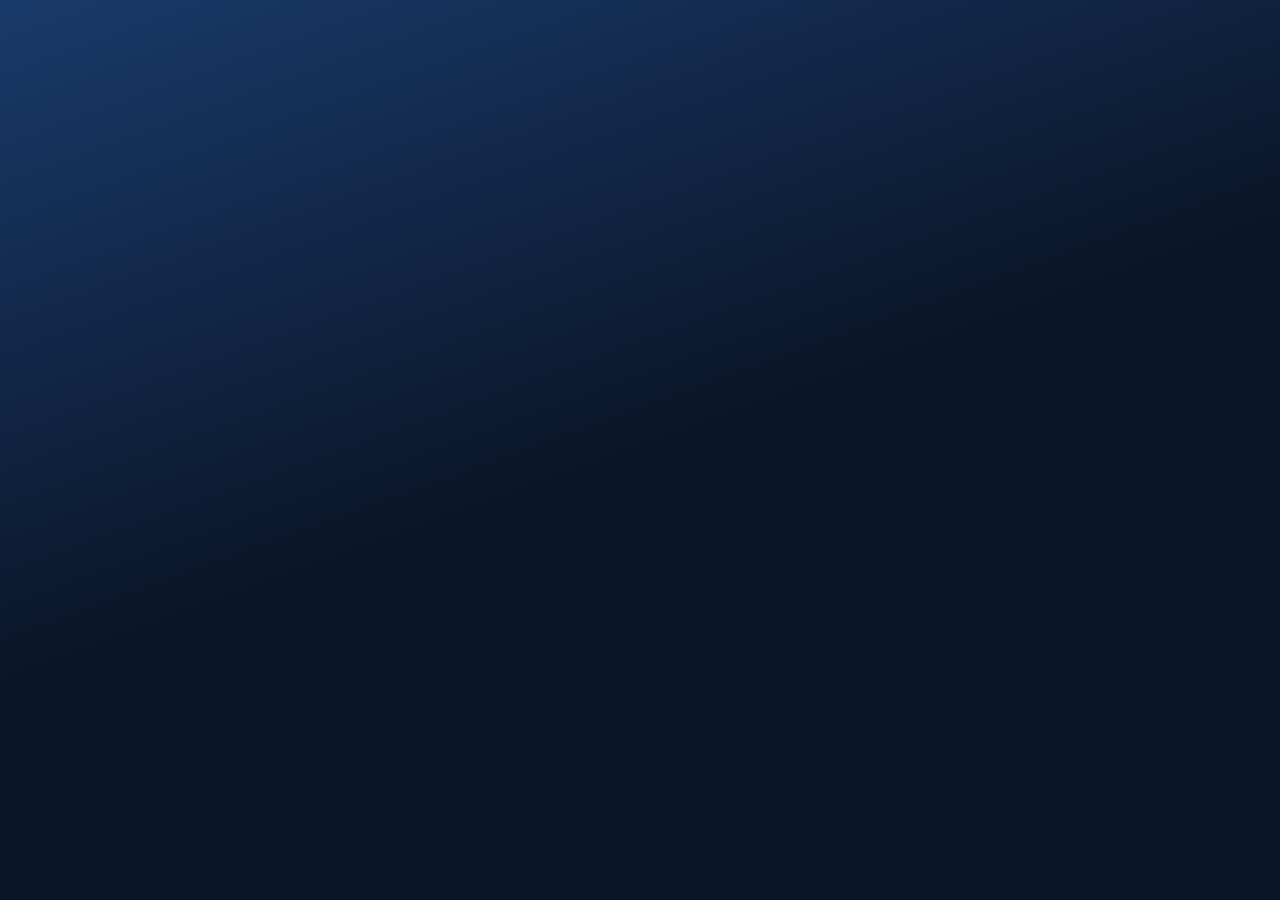
==== index.html @ 48b5d968 "feat: project scaffold — HTML shells, CSS foundation, empty main.js" ====
<!DOCTYPE html>
<html lang="en">
<head>
  <meta charset="UTF-8">
  <meta name="viewport" content="width=device-width, initial-scale=1.0">
  <title>VZB Capital & Advisory — Infrastructure Advisory, Balkans</title>
  <link rel="stylesheet" href="https://cdnjs.cloudflare.com/ajax/libs/font-awesome/6.5.0/css/all.min.css">
  <link rel="stylesheet" href="style.css">
</head>
<body>
  <nav id="nav" class="nav"></nav>
  <main id="main"></main>
  <footer id="footer" class="footer"></footer>
  <script src="main.js"></script>
</body>
</html>
---- style.css ----
/* === Google Fonts === */
@import url('https://fonts.googleapis.com/css2?family=Inter:wght@300;400;500;600;700;800;900&display=swap');

/* === CSS Custom Properties === */
:root {
  --bg-start: #1a3a6b;
  --bg-end: #0a1628;
  --accent: #7eb8e0;
  --heading: #ffffff;
  --body: #a8c4d8;
  --section-bg: #0f2035;
  --section-alt: #0d1e38;
  --border: rgba(126, 184, 224, 0.15);
  --footer-bg: #060f1a;
  --nav-bg: rgba(10, 22, 40, 0.95);
  --font-body: 'Inter', system-ui, sans-serif;
  --max-width: 1200px;
  --nav-height: 72px;
}

/* === Reset === */
*, *::before, *::after { box-sizing: border-box; margin: 0; padding: 0; }
html { scroll-behavior: smooth; font-size: 16px; }
body {
  font-family: var(--font-body);
  background: var(--bg-end);
  color: var(--body);
  line-height: 1.6;
  -webkit-font-smoothing: antialiased;
}
a { color: inherit; text-decoration: none; }
img { max-width: 100%; display: block; }
ul { list-style: none; }
button { cursor: pointer; border: none; background: none; font-family: inherit; }

/* === Container === */
.container {
  max-width: var(--max-width);
  margin: 0 auto;
  padding: 0 32px;
}

/* === Page background gradient === */
body {
  background: linear-gradient(160deg, var(--bg-start) 0%, var(--bg-end) 50%) fixed;
}

/* === Section spacing === */
.section { padding: 100px 0; }
.section-alt { background: var(--section-alt); }

/* === Typography === */
h1, h2, h3, h4 { color: var(--heading); line-height: 1.2; }
h1 { font-size: clamp(2.2rem, 5vw, 3.8rem); font-weight: 900; letter-spacing: -0.02em; }
h2 { font-size: clamp(1.8rem, 3vw, 2.6rem); font-weight: 800; }
h3 { font-size: 1.25rem; font-weight: 700; }
h4 { font-size: 1rem; font-weight: 600; }
p { color: var(--body); line-height: 1.7; }

/* === Label (small caps above headings) === */
.label {
  font-size: 0.7rem;
  font-weight: 700;
  letter-spacing: 0.25em;
  text-transform: uppercase;
  color: var(--accent);
  display: block;
  margin-bottom: 16px;
}

/* === Divider === */
.divider {
  width: 48px;
  height: 3px;
  background: var(--accent);
  margin: 20px 0 32px;
}

/* === Buttons === */
.btn {
  display: inline-block;
  padding: 14px 32px;
  font-size: 0.8rem;
  font-weight: 700;
  letter-spacing: 0.1em;
  text-transform: uppercase;
  transition: all 0.2s;
  cursor: pointer;
}
.btn-primary {
  background: var(--accent);
  color: var(--bg-end);
}
.btn-primary:hover { background: #a8d4f0; }
.btn-outline {
  border: 1px solid rgba(255,255,255,0.3);
  color: var(--heading);
}
.btn-outline:hover { border-color: var(--accent); color: var(--accent); }
.btn-accent {
  border: 1px solid var(--accent);
  color: var(--accent);
}
.btn-accent:hover { background: var(--accent); color: var(--bg-end); }
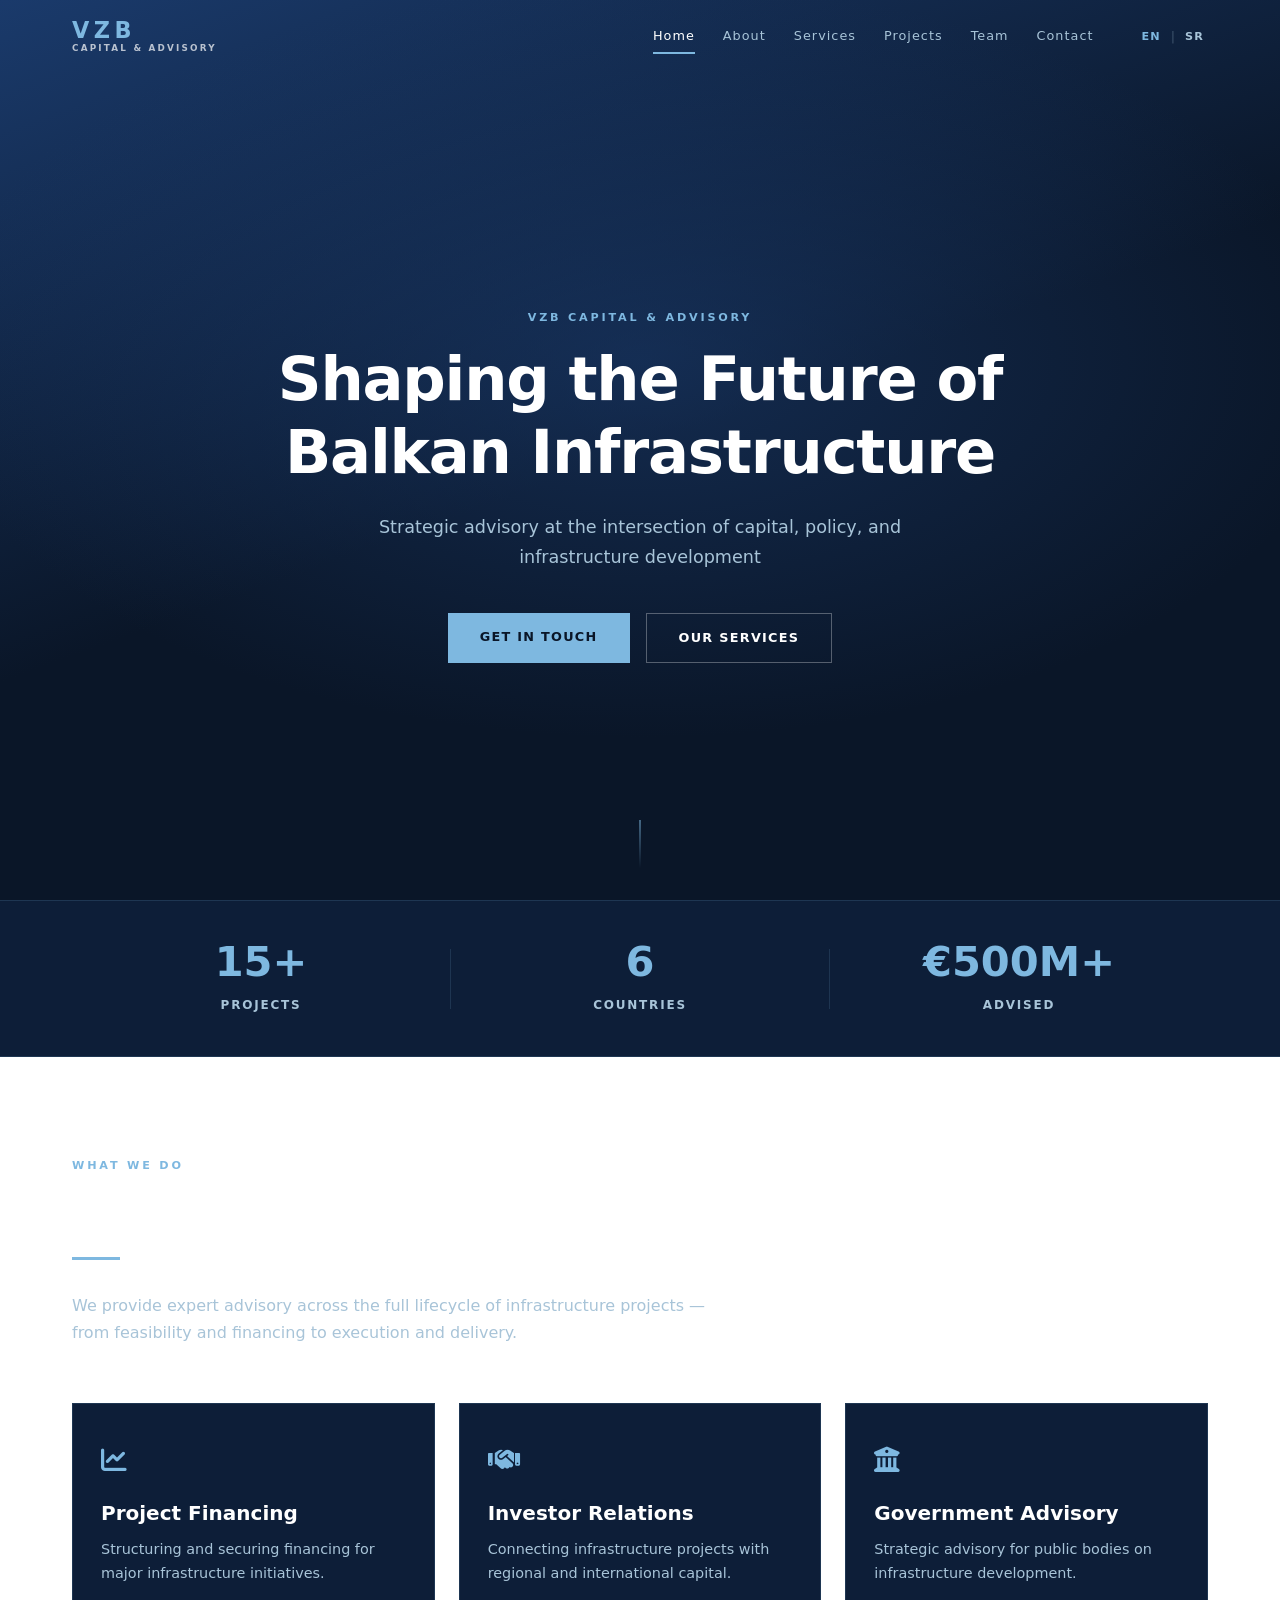
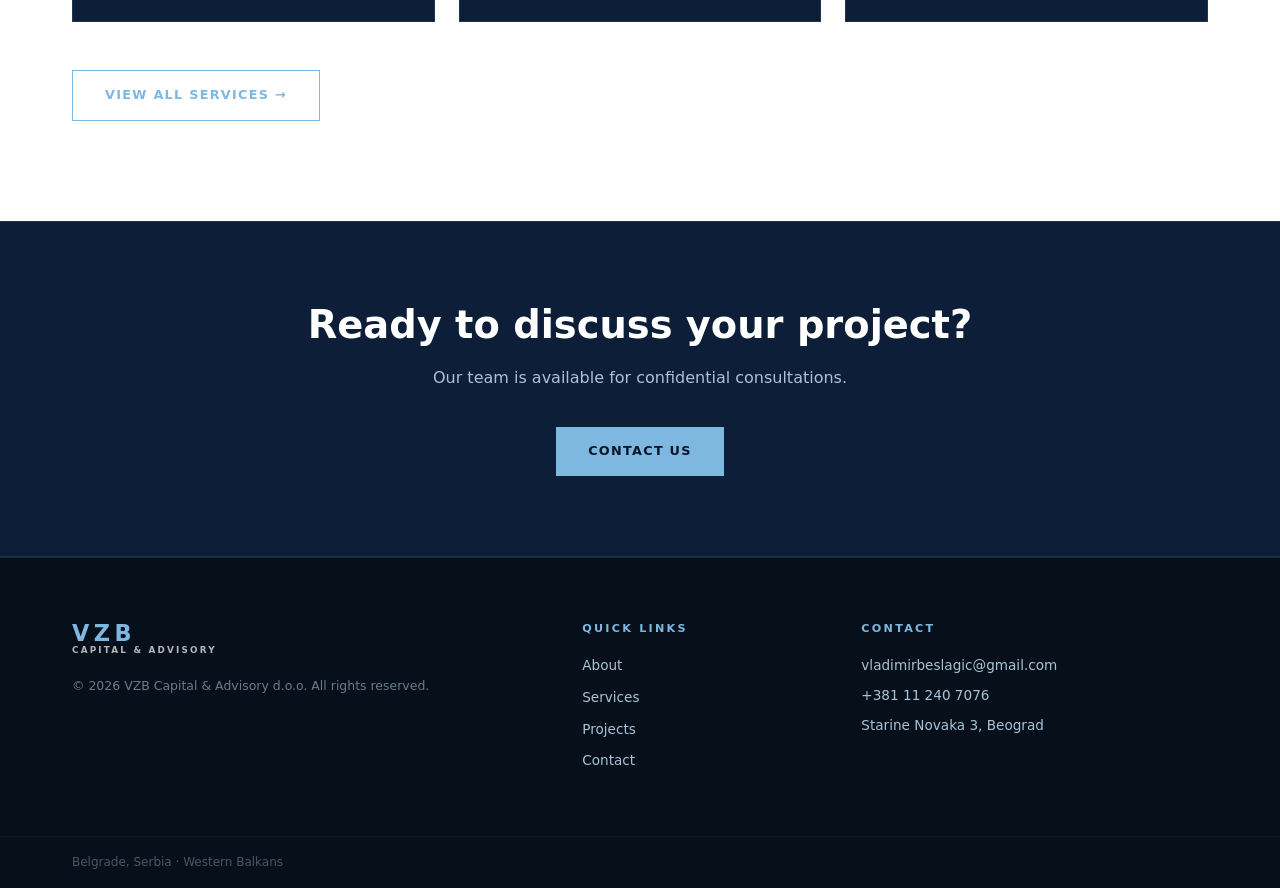
==== commit 17d3eae2: "feat: home page — hero, stats bar, services teaser, CTA banner" ====
--- a/index.html
+++ b/index.html
@@ -9,7 +9,84 @@
 </head>
 <body>
   <nav id="nav" class="nav"></nav>
-  <main id="main"></main>
+  <main id="main">
+    <!-- Hero -->
+    <section class="hero">
+      <div class="hero-content container">
+        <span class="label" data-i18n="hero_label">VZB CAPITAL & ADVISORY</span>
+        <h1 data-i18n="hero_headline">Shaping the Future of Balkan Infrastructure</h1>
+        <p class="hero-sub" data-i18n="hero_sub">Strategic advisory at the intersection of capital, policy, and infrastructure development</p>
+        <div class="hero-actions">
+          <a href="contact.html" class="btn btn-primary" data-i18n="hero_cta">Get in Touch</a>
+          <a href="services.html" class="btn btn-outline" data-i18n="hero_secondary">Our Services</a>
+        </div>
+      </div>
+      <div class="hero-scroll-indicator">
+        <span></span>
+      </div>
+    </section>
+
+    <!-- Stats bar -->
+    <section class="stats-bar">
+      <div class="stats-inner container">
+        <div class="stat">
+          <span class="stat-num" data-i18n="stat_projects_num">15+</span>
+          <span class="stat-label" data-i18n="stat_projects_label">Projects</span>
+        </div>
+        <div class="stat-divider"></div>
+        <div class="stat">
+          <span class="stat-num" data-i18n="stat_countries_num">6</span>
+          <span class="stat-label" data-i18n="stat_countries_label">Countries</span>
+        </div>
+        <div class="stat-divider"></div>
+        <div class="stat">
+          <span class="stat-num" data-i18n="stat_capital_num">€500M+</span>
+          <span class="stat-label" data-i18n="stat_capital_label">Advised</span>
+        </div>
+      </div>
+    </section>
+
+    <!-- Services teaser -->
+    <section class="section">
+      <div class="container">
+        <div class="section-header">
+          <span class="label" data-i18n="services_teaser_label">WHAT WE DO</span>
+          <h2 data-i18n="services_teaser_heading">Our Core Services</h2>
+          <div class="divider"></div>
+          <p class="section-sub" data-i18n="services_teaser_sub">We provide expert advisory across the full lifecycle of infrastructure projects.</p>
+        </div>
+        <div class="service-cards">
+          <div class="service-card">
+            <div class="service-icon"><i class="fa-solid fa-chart-line"></i></div>
+            <h3 data-i18n="svc1_title">Project Financing</h3>
+            <p data-i18n="svc1_desc">Structuring and securing financing for major infrastructure initiatives.</p>
+          </div>
+          <div class="service-card">
+            <div class="service-icon"><i class="fa-solid fa-handshake"></i></div>
+            <h3 data-i18n="svc2_title">Investor Relations</h3>
+            <p data-i18n="svc2_desc">Connecting infrastructure projects with regional and international capital.</p>
+          </div>
+          <div class="service-card">
+            <div class="service-icon"><i class="fa-solid fa-building-columns"></i></div>
+            <h3 data-i18n="svc3_title">Government Advisory</h3>
+            <p data-i18n="svc3_desc">Strategic advisory for public bodies on infrastructure development.</p>
+          </div>
+        </div>
+        <div class="section-footer-link">
+          <a href="services.html" class="btn btn-accent" data-i18n="services_teaser_link">View All Services →</a>
+        </div>
+      </div>
+    </section>
+
+    <!-- CTA Banner -->
+    <section class="cta-banner">
+      <div class="container">
+        <h2 data-i18n="cta_heading">Ready to discuss your project?</h2>
+        <p data-i18n="cta_sub">Our team is available for confidential consultations.</p>
+        <a href="contact.html" class="btn btn-primary" data-i18n="cta_btn">Contact Us</a>
+      </div>
+    </section>
+  </main>
   <footer id="footer" class="footer"></footer>
   <script src="main.js"></script>
 </body>
--- a/style.css
+++ b/style.css
@@ -23,10 +23,12 @@
 html { scroll-behavior: smooth; font-size: 16px; }
 body {
   font-family: var(--font-body);
-  background: var(--bg-end);
+  background-color: var(--bg-end);
+  background: linear-gradient(160deg, var(--bg-start) 0%, var(--bg-end) 50%) fixed;
   color: var(--body);
   line-height: 1.6;
   -webkit-font-smoothing: antialiased;
+  -moz-osx-font-smoothing: grayscale;
 }
 a { color: inherit; text-decoration: none; }
 img { max-width: 100%; display: block; }
@@ -38,11 +40,6 @@
   max-width: var(--max-width);
   margin: 0 auto;
   padding: 0 32px;
-}
-
-/* === Page background gradient === */
-body {
-  background: linear-gradient(160deg, var(--bg-start) 0%, var(--bg-end) 50%) fixed;
 }
 
 /* === Section spacing === */
@@ -102,3 +99,314 @@
   color: var(--accent);
 }
 .btn-accent:hover { background: var(--accent); color: var(--bg-end); }
+
+/* === Navigation === */
+.nav {
+  position: fixed;
+  top: 0;
+  left: 0;
+  right: 0;
+  z-index: 1000;
+  height: var(--nav-height);
+  background: transparent;
+  transition: background 0.3s, box-shadow 0.3s;
+}
+.nav.scrolled {
+  background: var(--nav-bg);
+  backdrop-filter: blur(12px);
+  -webkit-backdrop-filter: blur(12px);
+  box-shadow: 0 1px 0 var(--border);
+}
+.nav-inner {
+  display: flex;
+  align-items: center;
+  height: 100%;
+  gap: 32px;
+}
+.nav-logo {
+  display: flex;
+  flex-direction: column;
+  line-height: 1;
+  flex-shrink: 0;
+}
+.logo-vzb {
+  font-size: 1.4rem;
+  font-weight: 900;
+  letter-spacing: 0.2em;
+  color: var(--accent);
+}
+.logo-sub {
+  font-size: 0.55rem;
+  font-weight: 600;
+  letter-spacing: 0.25em;
+  color: var(--heading);
+  opacity: 0.7;
+  margin-top: 2px;
+}
+.nav-links {
+  display: flex;
+  align-items: center;
+  gap: 4px;
+  margin-left: auto;
+}
+.nav-link {
+  font-size: 0.8rem;
+  font-weight: 500;
+  letter-spacing: 0.08em;
+  color: var(--body);
+  padding: 6px 12px;
+  position: relative;
+  transition: color 0.2s;
+}
+.nav-link::after {
+  content: '';
+  position: absolute;
+  bottom: -2px;
+  left: 12px;
+  right: 12px;
+  height: 2px;
+  background: var(--accent);
+  transform: scaleX(0);
+  transition: transform 0.2s;
+}
+.nav-link:hover, .nav-link.active { color: var(--heading); }
+.nav-link:hover::after, .nav-link.active::after { transform: scaleX(1); }
+
+.nav-right {
+  display: flex;
+  align-items: center;
+  gap: 16px;
+  flex-shrink: 0;
+}
+.lang-toggle {
+  display: flex;
+  align-items: center;
+  gap: 6px;
+}
+.lang-btn {
+  font-size: 0.7rem;
+  font-weight: 700;
+  letter-spacing: 0.1em;
+  color: var(--body);
+  padding: 2px 4px;
+  transition: color 0.2s;
+}
+.lang-btn:hover, .lang-btn.active { color: var(--accent); }
+.lang-sep { color: var(--body); opacity: 0.3; font-size: 0.8rem; }
+
+/* === Hamburger (mobile only) === */
+.nav-hamburger {
+  display: none;
+  flex-direction: column;
+  gap: 5px;
+  padding: 4px;
+}
+.nav-hamburger span {
+  display: block;
+  width: 22px;
+  height: 2px;
+  background: var(--heading);
+  transition: transform 0.3s, opacity 0.3s;
+}
+.nav-hamburger.open span:nth-child(1) { transform: translateY(7px) rotate(45deg); }
+.nav-hamburger.open span:nth-child(2) { opacity: 0; }
+.nav-hamburger.open span:nth-child(3) { transform: translateY(-7px) rotate(-45deg); }
+
+/* === Footer === */
+.footer {
+  background: var(--footer-bg);
+  border-top: 1px solid var(--border);
+}
+.footer-inner {
+  display: grid;
+  grid-template-columns: 2fr 1fr 1.5fr;
+  gap: 48px;
+  padding: 64px 32px;
+}
+.footer-brand .nav-logo { margin-bottom: 20px; }
+.footer-copy {
+  font-size: 0.78rem;
+  color: var(--body);
+  opacity: 0.6;
+  margin-top: 8px;
+}
+.footer-heading {
+  font-size: 0.7rem;
+  font-weight: 700;
+  letter-spacing: 0.2em;
+  text-transform: uppercase;
+  color: var(--accent);
+  margin-bottom: 20px;
+}
+.footer-nav {
+  display: flex;
+  flex-direction: column;
+  gap: 10px;
+}
+.footer-nav a {
+  font-size: 0.85rem;
+  color: var(--body);
+  transition: color 0.2s;
+}
+.footer-nav a:hover { color: var(--heading); }
+.footer-contact {
+  display: flex;
+  flex-direction: column;
+  gap: 8px;
+}
+.footer-contact a, .footer-contact span {
+  font-size: 0.85rem;
+  color: var(--body);
+  transition: color 0.2s;
+}
+.footer-contact a:hover { color: var(--accent); }
+.footer-bottom {
+  border-top: 1px solid var(--border);
+  padding: 16px 32px;
+  font-size: 0.75rem;
+  color: var(--body);
+  opacity: 0.4;
+}
+
+/* === Hero === */
+.hero {
+  min-height: 100vh;
+  display: flex;
+  align-items: center;
+  padding-top: var(--nav-height);
+  position: relative;
+  overflow: hidden;
+}
+.hero::before {
+  content: '';
+  position: absolute;
+  inset: 0;
+  background: radial-gradient(ellipse 80% 60% at 50% 40%, rgba(26, 58, 107, 0.6) 0%, transparent 70%);
+  pointer-events: none;
+}
+.hero-content {
+  position: relative;
+  z-index: 1;
+  max-width: 800px;
+  margin: 0 auto;
+  text-align: center;
+  padding: 80px 32px;
+}
+.hero-content h1 { margin-bottom: 24px; }
+.hero-sub {
+  font-size: 1.1rem;
+  max-width: 560px;
+  margin: 0 auto 40px;
+  line-height: 1.7;
+}
+.hero-actions {
+  display: flex;
+  gap: 16px;
+  justify-content: center;
+  flex-wrap: wrap;
+}
+.hero-scroll-indicator {
+  position: absolute;
+  bottom: 32px;
+  left: 50%;
+  transform: translateX(-50%);
+}
+.hero-scroll-indicator span {
+  display: block;
+  width: 1px;
+  height: 48px;
+  background: linear-gradient(to bottom, var(--accent), transparent);
+  margin: 0 auto;
+  animation: scrollPulse 2s ease-in-out infinite;
+}
+@keyframes scrollPulse {
+  0%, 100% { opacity: 0.4; transform: scaleY(1); }
+  50% { opacity: 1; transform: scaleY(1.2); }
+}
+
+/* === Stats bar === */
+.stats-bar {
+  background: var(--section-alt);
+  border-top: 1px solid var(--border);
+  border-bottom: 1px solid var(--border);
+  padding: 40px 0;
+}
+.stats-inner {
+  display: flex;
+  align-items: center;
+  justify-content: center;
+  gap: 0;
+}
+.stat {
+  flex: 1;
+  text-align: center;
+  padding: 0 32px;
+}
+.stat-num {
+  display: block;
+  font-size: 2.6rem;
+  font-weight: 900;
+  color: var(--accent);
+  line-height: 1;
+  margin-bottom: 8px;
+}
+.stat-label {
+  font-size: 0.75rem;
+  font-weight: 600;
+  letter-spacing: 0.15em;
+  text-transform: uppercase;
+  color: var(--body);
+}
+.stat-divider {
+  width: 1px;
+  height: 60px;
+  background: var(--border);
+  flex-shrink: 0;
+}
+
+/* === Section header === */
+.section-header {
+  max-width: 640px;
+  margin-bottom: 56px;
+}
+.section-sub {
+  font-size: 1rem;
+  line-height: 1.7;
+  color: var(--body);
+}
+
+/* === Service cards (home teaser + services page) === */
+.service-cards {
+  display: grid;
+  grid-template-columns: repeat(3, 1fr);
+  gap: 24px;
+}
+.service-card {
+  background: var(--section-alt);
+  border: 1px solid var(--border);
+  padding: 36px 28px;
+  transition: border-color 0.2s, transform 0.2s;
+}
+.service-card:hover {
+  border-color: var(--accent);
+  transform: translateY(-4px);
+}
+.service-icon {
+  font-size: 1.6rem;
+  color: var(--accent);
+  margin-bottom: 20px;
+}
+.service-card h3 { margin-bottom: 12px; }
+.service-card p { font-size: 0.9rem; }
+.section-footer-link { margin-top: 48px; }
+
+/* === CTA Banner === */
+.cta-banner {
+  background: var(--section-alt);
+  border-top: 1px solid var(--border);
+  border-bottom: 1px solid var(--border);
+  padding: 80px 0;
+  text-align: center;
+}
+.cta-banner h2 { margin-bottom: 16px; }
+.cta-banner p { margin-bottom: 36px; font-size: 1rem; }
